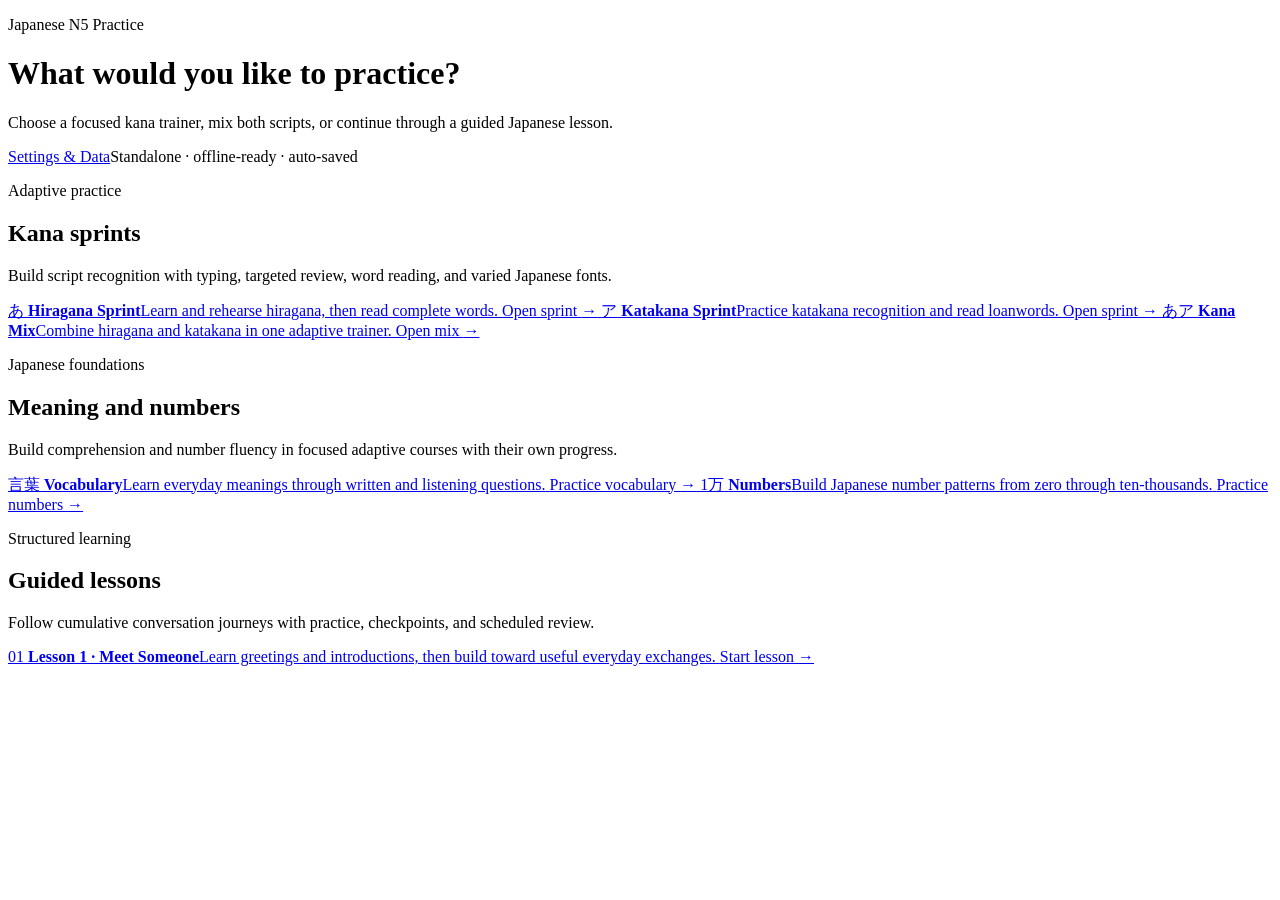
==== index.html @ 0aa15748 "Add branded Japanese practice favicon" ====
<!doctype html>
<html lang="en">
<head>
<meta charset="utf-8" />
<meta name="viewport" content="width=device-width,initial-scale=1" />
<meta name="description" content="Choose a Japanese kana sprint or guided lesson." />
<title>Japanese N5 Practice</title>
<link rel="icon" href="./favicon.svg" type="image/svg+xml" />
<link rel="alternate icon" href="./favicon.ico" />
<link rel="apple-touch-icon" href="./apple-touch-icon.png" />
<link rel="stylesheet" href="./features/home/styles.css?v=20260905-2" />
</head>
<body>
  <main class="home-shell">
    <header class="home-header">
      <div>
        <p class="eyebrow">Japanese N5 Practice</p>
        <h1>What would you like to practice?</h1>
        <p class="intro">Choose a focused kana trainer, mix both scripts, or continue through a guided Japanese lesson.</p>
      </div>
      <div class="home-actions"><a class="settings-link" href="./settings.html">Settings &amp; Data</a><span class="status">Standalone · offline-ready · auto-saved</span></div>
    </header>

    <section aria-labelledby="sprints-heading">
      <div class="section-heading">
        <div>
          <p class="section-label">Adaptive practice</p>
          <h2 id="sprints-heading">Kana sprints</h2>
        </div>
        <p>Build script recognition with typing, targeted review, word reading, and varied Japanese fonts.</p>
      </div>

      <div class="activity-grid activity-grid-sprints">
        <a class="activity-card hiragana-card" href="./hiragana_sprint.html">
          <span class="kana-mark" lang="ja">あ</span>
          <span class="activity-copy"><strong>Hiragana Sprint</strong><span>Learn and rehearse hiragana, then read complete words.</span></span>
          <span class="card-action">Open sprint <span aria-hidden="true">→</span></span>
        </a>

        <a class="activity-card katakana-card" href="./katakana_sprint.html">
          <span class="kana-mark" lang="ja">ア</span>
          <span class="activity-copy"><strong>Katakana Sprint</strong><span>Practice katakana recognition and read loanwords.</span></span>
          <span class="card-action">Open sprint <span aria-hidden="true">→</span></span>
        </a>

        <a class="activity-card mix-card" href="./kana_sprint.html">
          <span class="kana-pair" lang="ja"><span>あ</span><span>ア</span></span>
          <span class="activity-copy"><strong>Kana Mix</strong><span>Combine hiragana and katakana in one adaptive trainer.</span></span>
          <span class="card-action">Open mix <span aria-hidden="true">→</span></span>
        </a>
      </div>
    </section>

    <section aria-labelledby="foundations-heading">
      <div class="section-heading">
        <div><p class="section-label">Japanese foundations</p><h2 id="foundations-heading">Meaning and numbers</h2></div>
        <p>Build comprehension and number fluency in focused adaptive courses with their own progress.</p>
      </div>
      <div class="activity-grid activity-grid-foundations">
        <a class="activity-card vocabulary-card" href="./vocabulary.html">
          <span class="foundation-mark" lang="ja">言葉</span>
          <span class="activity-copy"><strong>Vocabulary</strong><span>Learn everyday meanings through written and listening questions.</span></span>
          <span class="card-action">Practice vocabulary <span aria-hidden="true">→</span></span>
        </a>
        <a class="activity-card numbers-card" href="./numbers.html">
          <span class="foundation-mark">1万</span>
          <span class="activity-copy"><strong>Numbers</strong><span>Build Japanese number patterns from zero through ten-thousands.</span></span>
          <span class="card-action">Practice numbers <span aria-hidden="true">→</span></span>
        </a>
      </div>
    </section>

    <section class="guided-section" id="guided-lessons" aria-labelledby="lessons-heading">
      <div class="section-heading">
        <div>
          <p class="section-label">Structured learning</p>
          <h2 id="lessons-heading">Guided lessons</h2>
        </div>
        <p>Follow cumulative conversation journeys with practice, checkpoints, and scheduled review.</p>
      </div>

      <a class="activity-card lesson-card" href="./guided/player.html?lesson=1">
        <span class="lesson-number">01</span>
        <span class="activity-copy"><strong>Lesson 1 · Meet Someone</strong><span>Learn greetings and introductions, then build toward useful everyday exchanges.</span></span>
        <span class="card-action">Start lesson <span aria-hidden="true">→</span></span>
      </a>
    </section>
  </main>
</body>
</html>
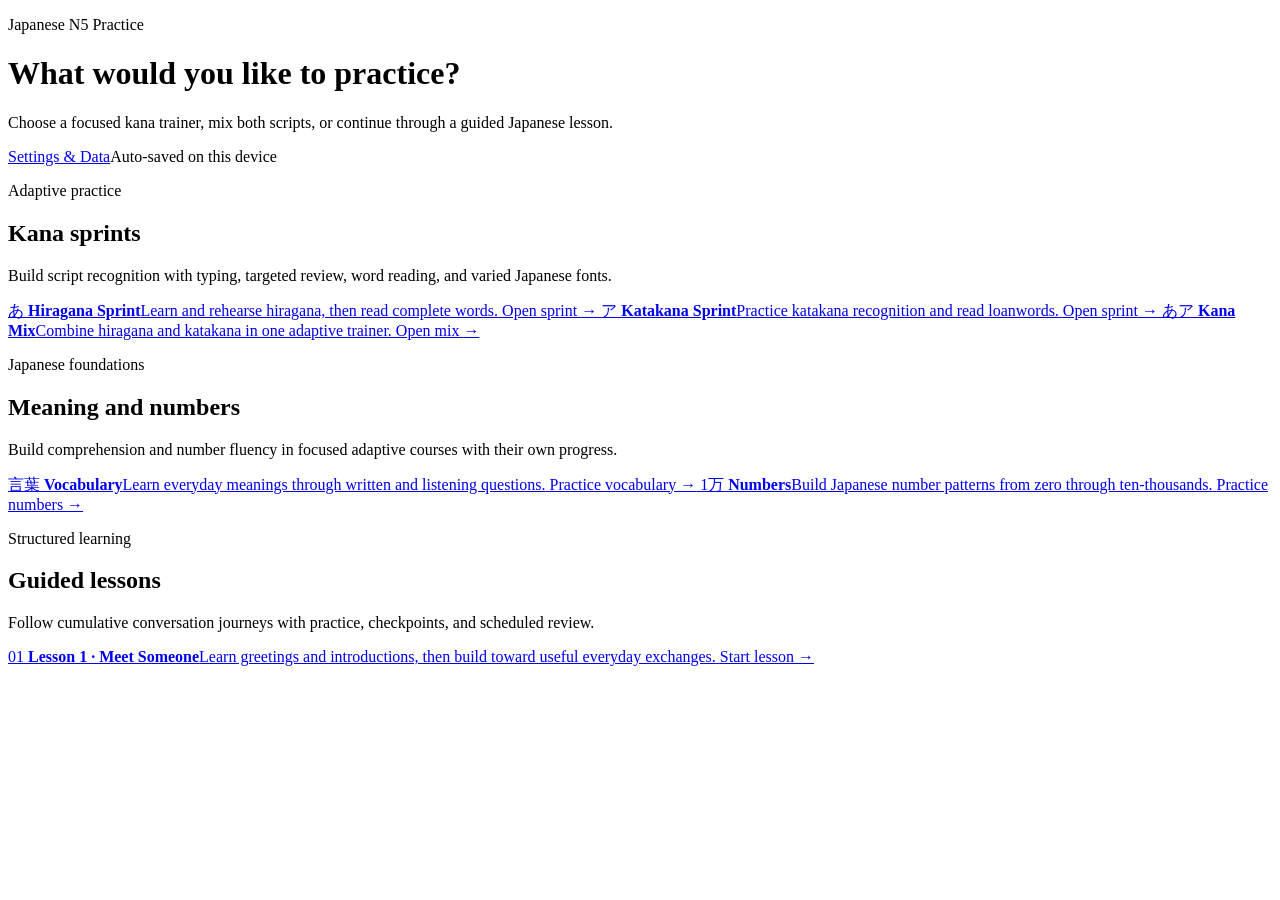
==== commit 78f3d08e: "Show live sync status on launcher" ====
--- a/index.html
+++ b/index.html
@@ -9,6 +9,7 @@
 <link rel="alternate icon" href="./favicon.ico" />
 <link rel="apple-touch-icon" href="./apple-touch-icon.png" />
 <link rel="stylesheet" href="./features/home/styles.css?v=20260905-2" />
+<script defer src="./shared/progress-sync.js?v=20260903-1"></script>
 </head>
 <body>
   <main class="home-shell">
@@ -18,7 +19,7 @@
         <h1>What would you like to practice?</h1>
         <p class="intro">Choose a focused kana trainer, mix both scripts, or continue through a guided Japanese lesson.</p>
       </div>
-      <div class="home-actions"><a class="settings-link" href="./settings.html">Settings &amp; Data</a><span class="status">Standalone · offline-ready · auto-saved</span></div>
+      <div class="home-actions"><a class="settings-link" href="./settings.html">Settings &amp; Data</a><span class="status pill">Cloud sync connecting…</span></div>
     </header>
 
     <section aria-labelledby="sprints-heading">
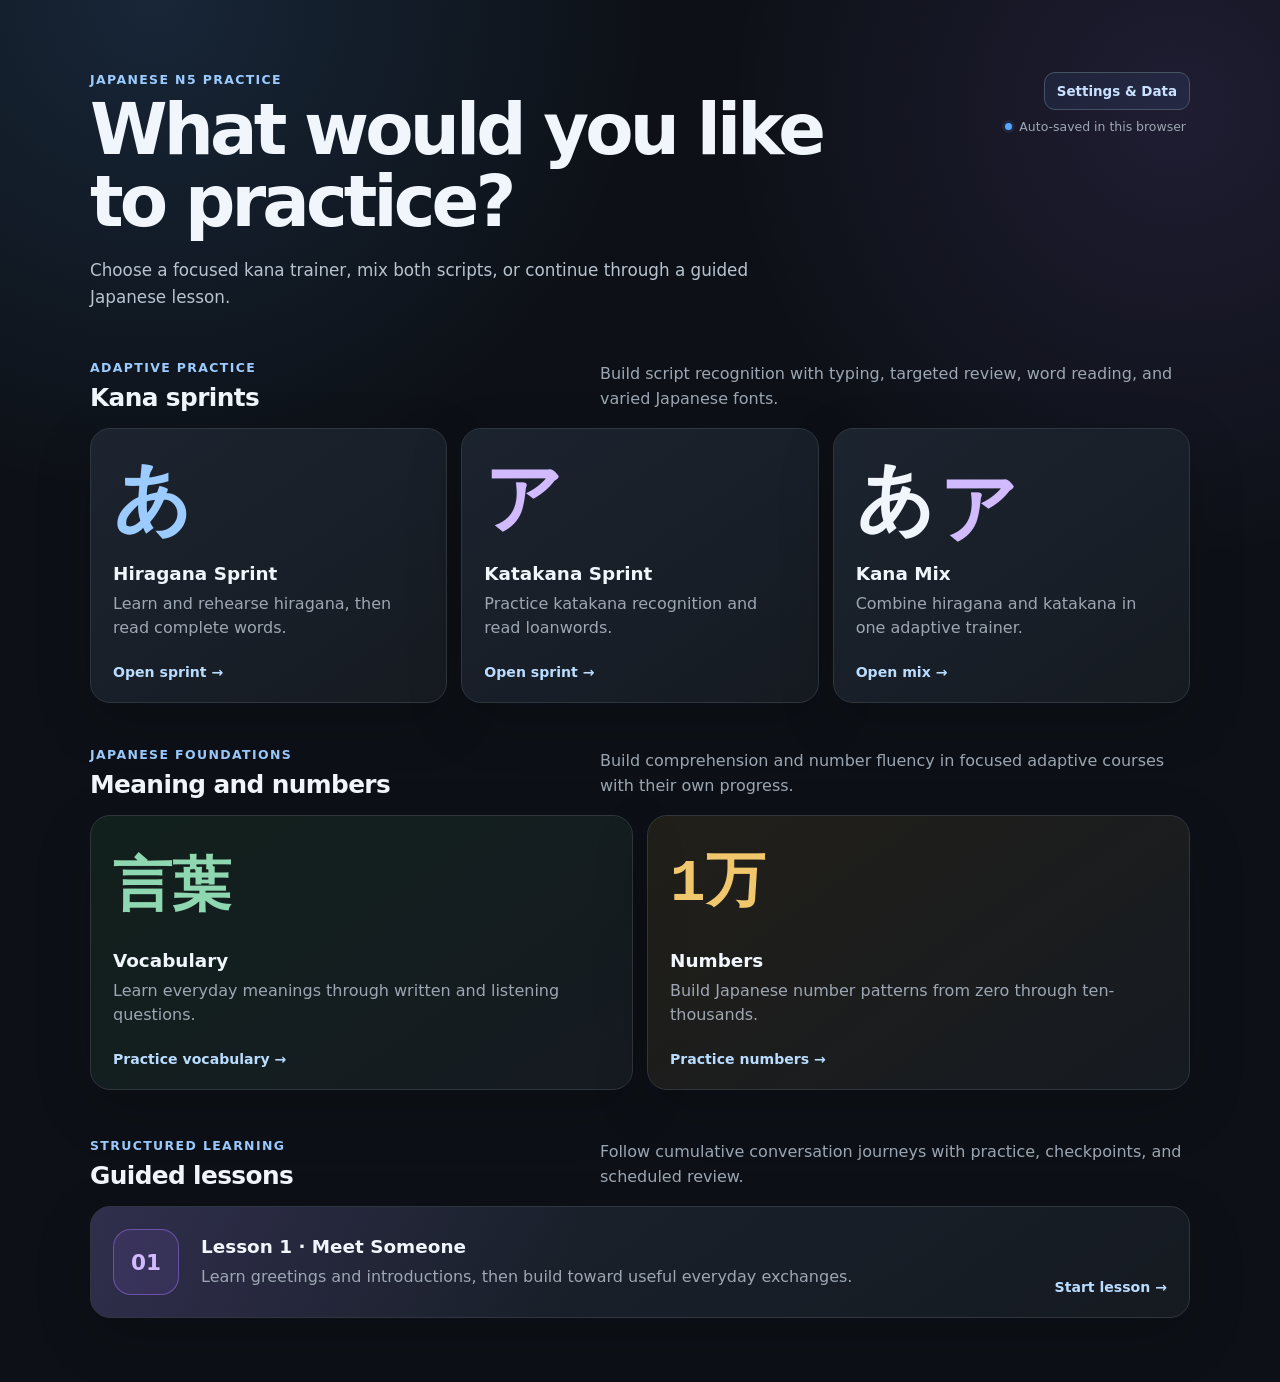
==== commit 23e57420: "Align cloud status across all pages" ====
--- a/index.html
+++ b/index.html
@@ -8,7 +8,7 @@
 <link rel="icon" href="./favicon.svg" type="image/svg+xml" />
 <link rel="alternate icon" href="./favicon.ico" />
 <link rel="apple-touch-icon" href="./apple-touch-icon.png" />
-<link rel="stylesheet" href="./features/home/styles.css?v=20260905-2" />
+<link rel="stylesheet" href="./features/home/styles.css?v=20260908-3" />
 <script defer src="./shared/progress-sync.js?v=20260903-1"></script>
 </head>
 <body>
@@ -19,7 +19,7 @@
         <h1>What would you like to practice?</h1>
         <p class="intro">Choose a focused kana trainer, mix both scripts, or continue through a guided Japanese lesson.</p>
       </div>
-      <div class="home-actions"><a class="settings-link" href="./settings.html">Settings &amp; Data</a><span class="status pill">Cloud sync connecting…</span></div>
+      <div class="home-actions"><a class="settings-link" href="./settings.html">Settings &amp; Data</a><span class="status pill header-sync-status" role="status">Cloud sync connecting…</span></div>
     </header>
 
     <section aria-labelledby="sprints-heading">
--- a/features/home/styles.css
+++ b/features/home/styles.css
@@ -0,0 +1,84 @@
+:root {
+  color-scheme: dark;
+  --bg: #0d1117;
+  --panel: #161b22;
+  --text: #f0f6fc;
+  --muted: #9da7b3;
+  --line: #30363d;
+}
+
+* { box-sizing: border-box; }
+html { min-width: 320px; }
+body {
+  min-height: 100vh;
+  margin: 0;
+  background: radial-gradient(circle at 12% 0%, rgba(88,166,255,.14), transparent 31rem), radial-gradient(circle at 92% 8%, rgba(163,113,247,.12), transparent 28rem), var(--bg);
+  color: var(--text);
+  font-family: Inter, ui-sans-serif, system-ui, -apple-system, BlinkMacSystemFont, "Segoe UI", sans-serif;
+}
+
+.home-shell { width: min(1100px, calc(100% - 32px)); margin: 0 auto; padding: clamp(28px, 6vw, 72px) 0 64px; }
+.home-header { display: flex; align-items: flex-start; justify-content: space-between; gap: 28px; margin-bottom: 48px; }
+.eyebrow, .section-label { margin: 0 0 8px; color: #9ccbff; font-size: .78rem; font-weight: 850; letter-spacing: .11em; text-transform: uppercase; }
+h1 { max-width: 750px; margin: 0; font-size: clamp(2.2rem, 6vw, 4.4rem); line-height: 1.02; letter-spacing: -.055em; }
+.intro { max-width: 720px; margin: 18px 0 0; color: #b8c3cf; font-size: 1.05rem; line-height: 1.65; }
+.status { flex: 0 0 auto; border: 1px solid var(--line); border-radius: 999px; background: rgba(255,255,255,.025); color: var(--muted); padding: 9px 13px; font-size: .82rem; white-space: nowrap; }
+.home-actions { display: grid; justify-items: end; gap: 7px; }
+.home-actions .header-sync-status { display: inline-flex; align-items: center; gap: 7px; border: 0; background: transparent; padding: 2px 4px; font-size: .78rem; }
+.home-actions .header-sync-status::before { content: ""; width: 7px; height: 7px; border-radius: 50%; background: #58a6ff; box-shadow: 0 0 0 3px rgba(88,166,255,.1); }
+.settings-link { display: inline-flex; align-items: center; min-height: 38px; border: 1px solid #465363; border-radius: 11px; background: rgba(88,166,255,.08); color: #c9e2ff; padding: 8px 12px; font-size: .84rem; font-weight: 800; text-decoration: none; }
+.settings-link:hover { border-color: #6c89a8; background: rgba(88,166,255,.14); }
+.settings-link:focus-visible { outline: 3px solid rgba(88,166,255,.5); outline-offset: 3px; }
+section + section { margin-top: 44px; }
+.section-heading { display: flex; align-items: flex-end; justify-content: space-between; gap: 28px; margin-bottom: 16px; }
+.section-heading h2 { margin: 0; font-size: 1.55rem; letter-spacing: -.025em; }
+.section-heading > p { max-width: 590px; margin: 0; color: var(--muted); line-height: 1.55; }
+.activity-grid { display: grid; gap: 14px; }
+.activity-grid-sprints { grid-template-columns: repeat(3, minmax(0, 1fr)); }
+.activity-grid-foundations { grid-template-columns: repeat(2, minmax(0, 1fr)); }
+.activity-card { position: relative; display: grid; min-width: 0; border: 1px solid var(--line); border-radius: 20px; background: linear-gradient(145deg, rgba(28,36,48,.96), rgba(22,27,34,.96)); color: var(--text); padding: 22px; text-decoration: none; box-shadow: 0 18px 55px rgba(0,0,0,.18); transition: transform .16s ease, border-color .16s ease, background .16s ease; }
+.activity-card:hover { transform: translateY(-3px); border-color: #637083; background: linear-gradient(145deg, #202a37, #181e27); }
+.activity-card:focus-visible { outline: 3px solid rgba(88,166,255,.5); outline-offset: 3px; }
+.kana-mark, .kana-pair { display: flex; align-items: center; min-height: 94px; margin-bottom: 18px; font-family: "Yu Gothic", "Hiragino Kaku Gothic ProN", sans-serif; font-size: 4.8rem; font-weight: 600; line-height: 1; }
+.kana-pair { gap: 4px; }
+.kana-pair span:last-child { color: #d2baff; transform: translateY(10px); }
+.foundation-mark { display: flex; align-items: center; min-height: 94px; margin-bottom: 18px; color: #8fd7b0; font-family: "Yu Gothic", "Hiragino Kaku Gothic ProN", sans-serif; font-size: 3.7rem; font-weight: 700; line-height: 1; }
+.numbers-card .foundation-mark { color: #f1c76d; font-family: ui-monospace,"Cascadia Mono","Segoe UI Mono",monospace; }
+.vocabulary-card { background: linear-gradient(145deg,rgba(63,185,80,.09),rgba(22,27,34,.96)); }.numbers-card { background: linear-gradient(145deg,rgba(210,153,34,.1),rgba(22,27,34,.96)); }
+.hiragana-card .kana-mark { color: #9ccbff; }
+.katakana-card .kana-mark { color: #d2baff; }
+.activity-copy { display: grid; gap: 8px; }
+.activity-copy strong { font-size: 1.15rem; }
+.activity-copy > span { min-height: 3em; color: var(--muted); line-height: 1.5; }
+.card-action { align-self: end; margin-top: 24px; color: #b9dcff; font-size: .88rem; font-weight: 800; }
+.guided-section { padding-top: 4px; }
+.lesson-card { grid-template-columns: auto minmax(0,1fr) auto; align-items: center; gap: 22px; background: linear-gradient(110deg, rgba(163,113,247,.15), transparent 45%), linear-gradient(145deg, rgba(28,36,48,.96), rgba(22,27,34,.96)); }
+.lesson-card:hover { background: linear-gradient(110deg, rgba(163,113,247,.21), transparent 45%), linear-gradient(145deg, #202a37, #181e27); }
+.lesson-number { display: grid; place-items: center; width: 66px; height: 66px; border: 1px solid rgba(163,113,247,.5); border-radius: 18px; background: rgba(163,113,247,.1); color: #d2baff; font-size: 1.35rem; font-weight: 900; }
+.lesson-card .activity-copy > span { min-height: 0; }
+.lesson-card .card-action { margin: 0; white-space: nowrap; }
+
+@media (max-width: 820px) {
+  .home-header, .section-heading { align-items: flex-start; flex-direction: column; }
+  .home-header { gap: 18px; margin-bottom: 38px; }
+  .activity-grid-sprints, .activity-grid-foundations { grid-template-columns: 1fr; }
+  .activity-card { grid-template-columns: 86px minmax(0,1fr) auto; align-items: center; gap: 18px; }
+  .kana-mark, .kana-pair, .foundation-mark { min-height: 0; margin: 0; font-size: 3.5rem; }
+  .mix-card .kana-pair { gap: 0; font-size: 2.35rem; }
+  .mix-card .kana-pair span:last-child { transform: translateY(6px); }
+  .activity-copy > span { min-height: 0; }
+  .card-action { margin: 0; white-space: nowrap; }
+}
+
+@media (max-width: 600px) {
+  .home-shell { width: min(100% - 24px, 1100px); padding-top: 28px; }
+  .status { white-space: normal; }
+  .activity-card, .lesson-card { grid-template-columns: 64px minmax(0,1fr); padding: 18px; }
+  .kana-mark, .kana-pair, .foundation-mark { font-size: 2.8rem; }
+  .mix-card .kana-pair { font-size: 1.9rem; }
+  .mix-card .kana-pair span:last-child { transform: translateY(4px); }
+  .lesson-number { width: 56px; height: 56px; border-radius: 15px; }
+  .card-action { grid-column: 2; margin-top: 9px; }
+}
+
+@media (prefers-reduced-motion: reduce) { .activity-card { transition: none; } }
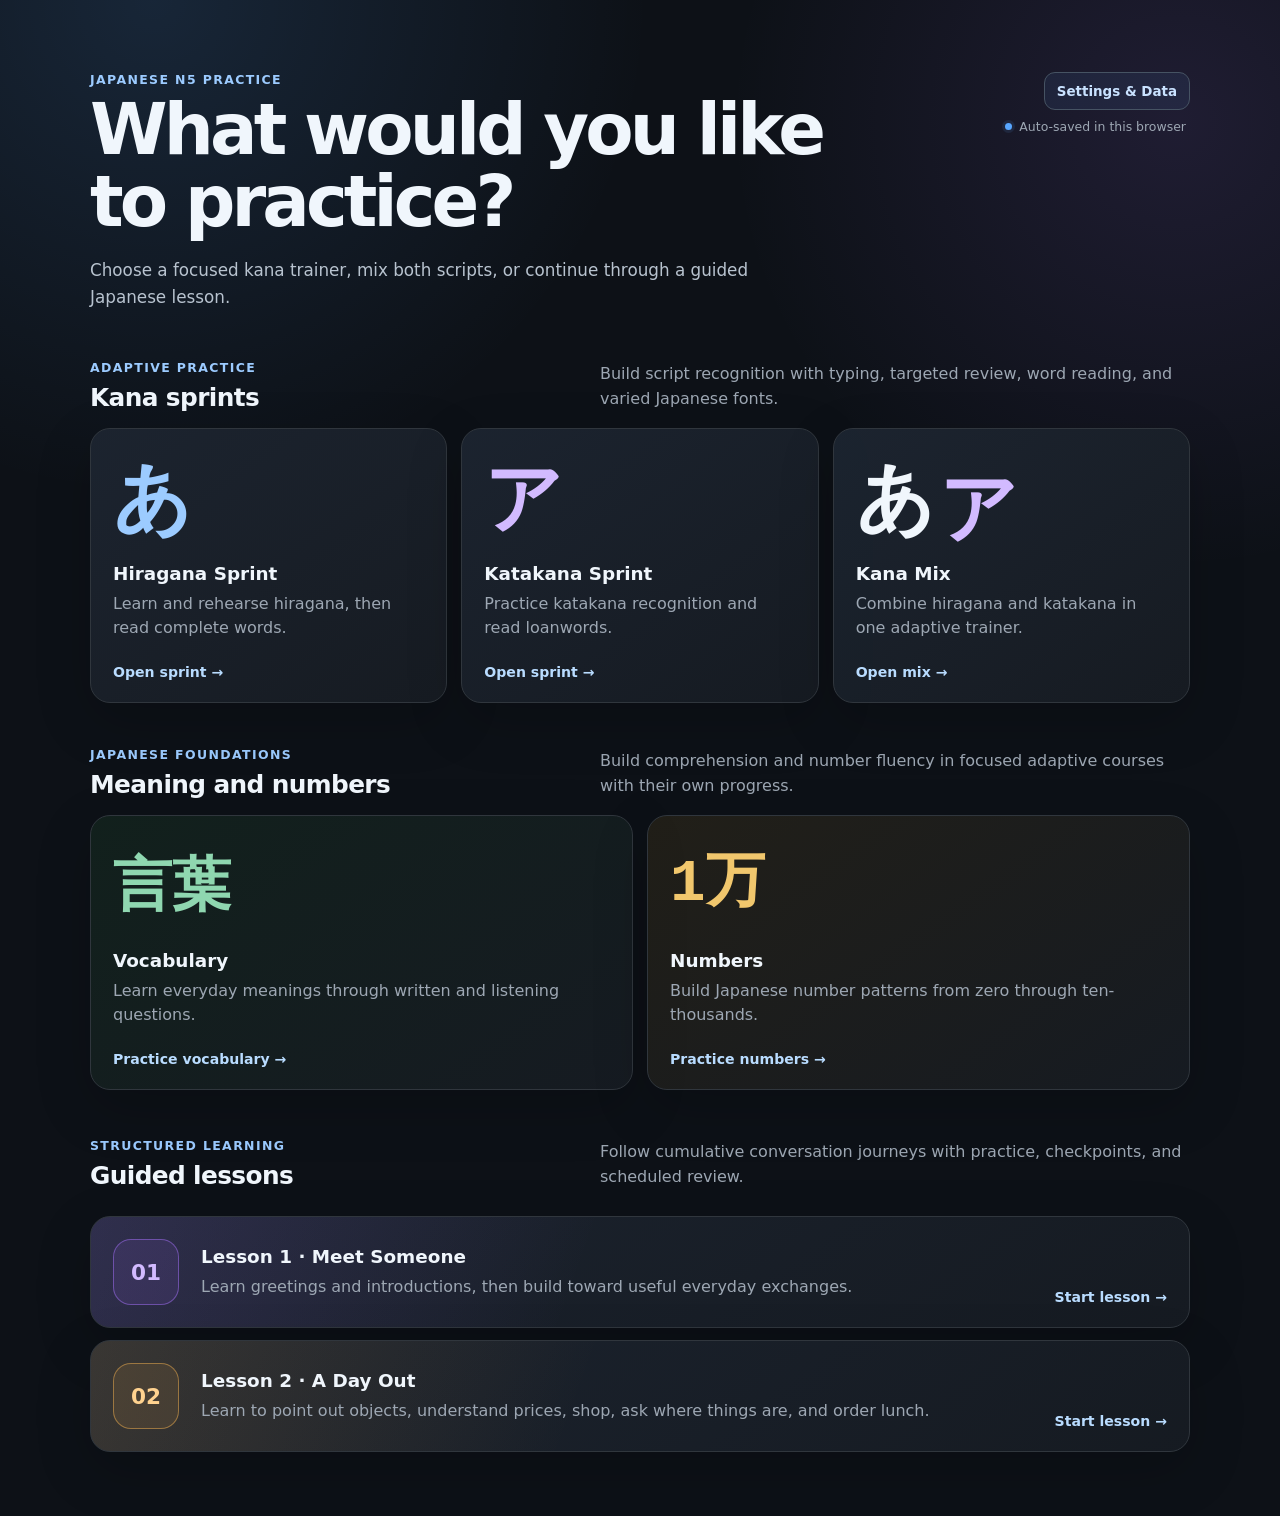
==== commit 9acd4977: "Add guided Lesson 2 shopping journey" ====
--- a/index.html
+++ b/index.html
@@ -85,6 +85,12 @@
         <span class="activity-copy"><strong>Lesson 1 · Meet Someone</strong><span>Learn greetings and introductions, then build toward useful everyday exchanges.</span></span>
         <span class="card-action">Start lesson <span aria-hidden="true">→</span></span>
       </a>
+
+      <a class="activity-card lesson-card lesson-card-shopping" href="./guided/player.html?lesson=2">
+        <span class="lesson-number">02</span>
+        <span class="activity-copy"><strong>Lesson 2 · A Day Out</strong><span>Learn to point out objects, understand prices, shop, ask where things are, and order lunch.</span></span>
+        <span class="card-action">Start lesson <span aria-hidden="true">→</span></span>
+      </a>
     </section>
   </main>
 </body>
--- a/features/home/styles.css
+++ b/features/home/styles.css
@@ -51,9 +51,13 @@
 .activity-copy strong { font-size: 1.15rem; }
 .activity-copy > span { min-height: 3em; color: var(--muted); line-height: 1.5; }
 .card-action { align-self: end; margin-top: 24px; color: #b9dcff; font-size: .88rem; font-weight: 800; }
-.guided-section { padding-top: 4px; }
+.guided-section { display: grid; gap: 12px; padding-top: 4px; }
+.guided-section .section-heading { margin-bottom: 14px; }
 .lesson-card { grid-template-columns: auto minmax(0,1fr) auto; align-items: center; gap: 22px; background: linear-gradient(110deg, rgba(163,113,247,.15), transparent 45%), linear-gradient(145deg, rgba(28,36,48,.96), rgba(22,27,34,.96)); }
 .lesson-card:hover { background: linear-gradient(110deg, rgba(163,113,247,.21), transparent 45%), linear-gradient(145deg, #202a37, #181e27); }
+.lesson-card-shopping { background: linear-gradient(110deg, rgba(240,173,78,.14), transparent 45%), linear-gradient(145deg, rgba(28,36,48,.96), rgba(22,27,34,.96)); }
+.lesson-card-shopping:hover { background: linear-gradient(110deg, rgba(240,173,78,.2), transparent 45%), linear-gradient(145deg, #202a37, #181e27); }
+.lesson-card-shopping .lesson-number { border-color: rgba(240,173,78,.5); background: rgba(240,173,78,.1); color: #ffd28f; }
 .lesson-number { display: grid; place-items: center; width: 66px; height: 66px; border: 1px solid rgba(163,113,247,.5); border-radius: 18px; background: rgba(163,113,247,.1); color: #d2baff; font-size: 1.35rem; font-weight: 900; }
 .lesson-card .activity-copy > span { min-height: 0; }
 .lesson-card .card-action { margin: 0; white-space: nowrap; }
